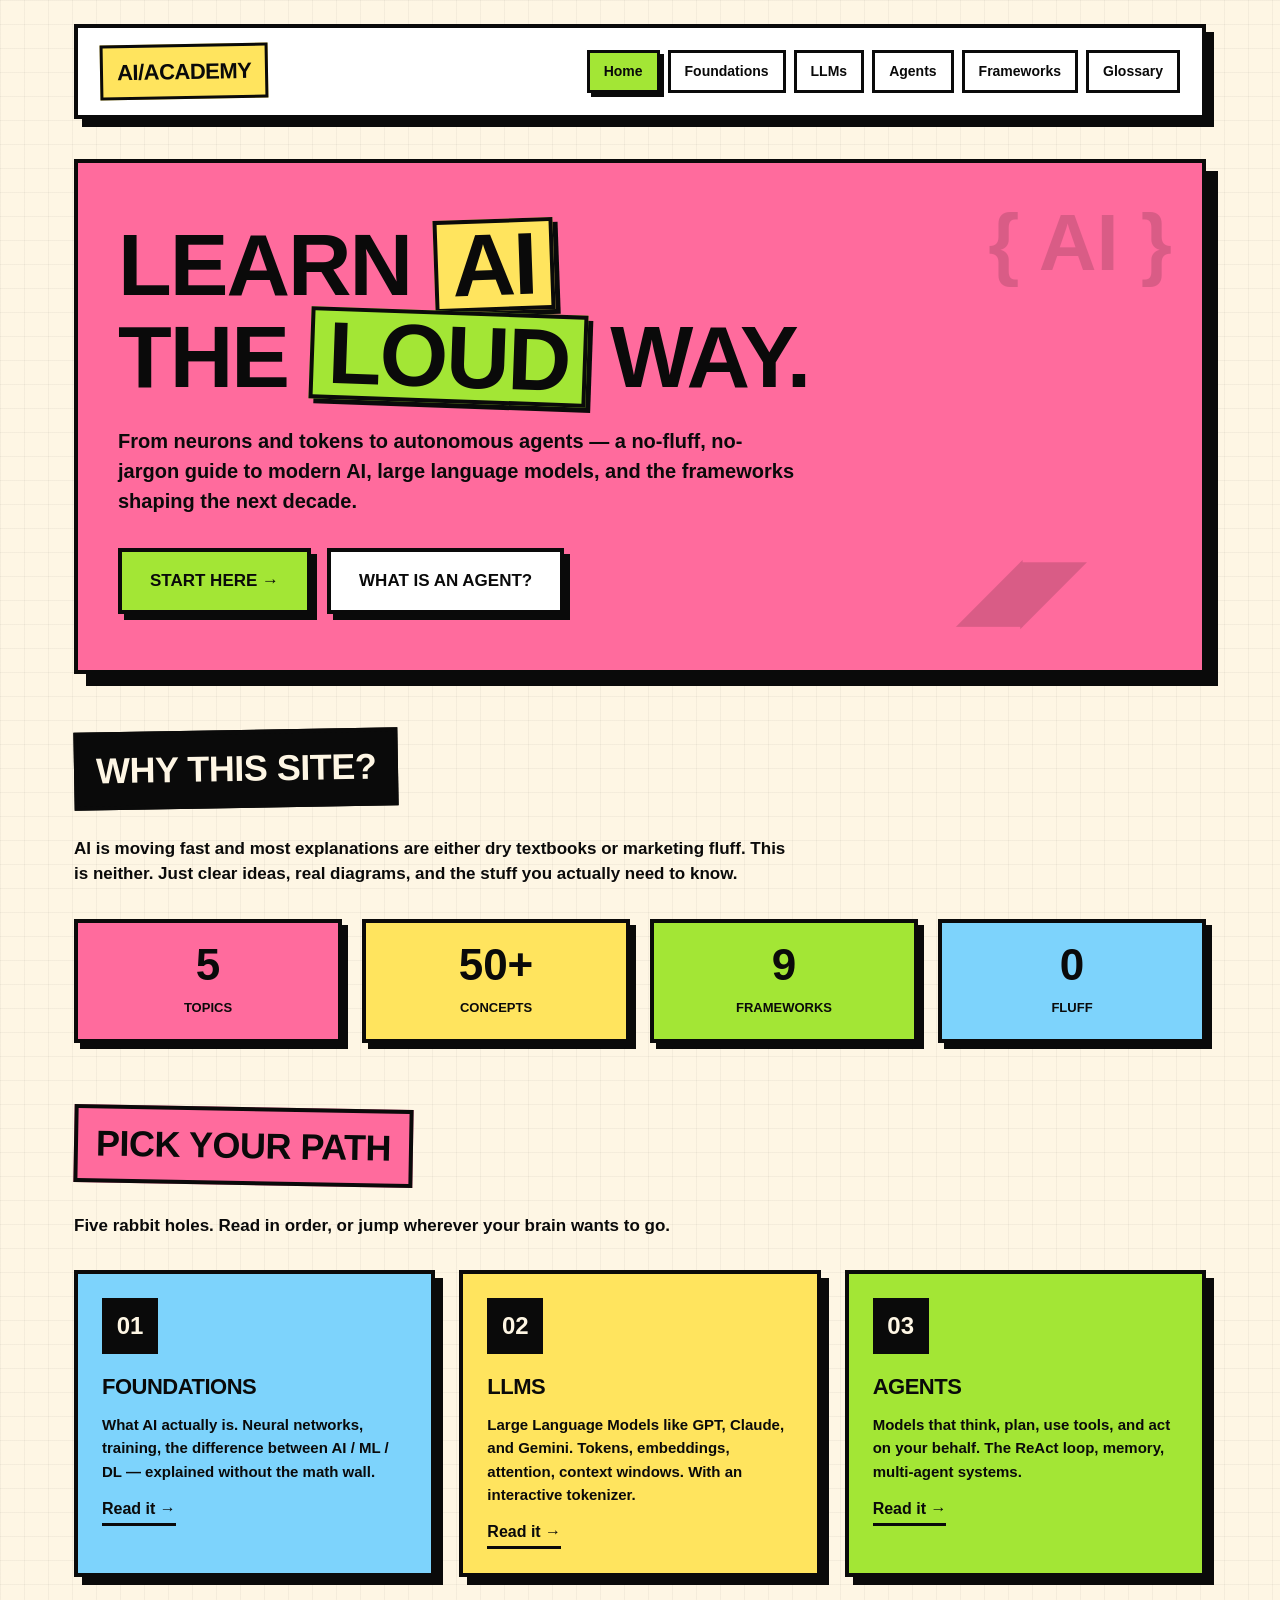
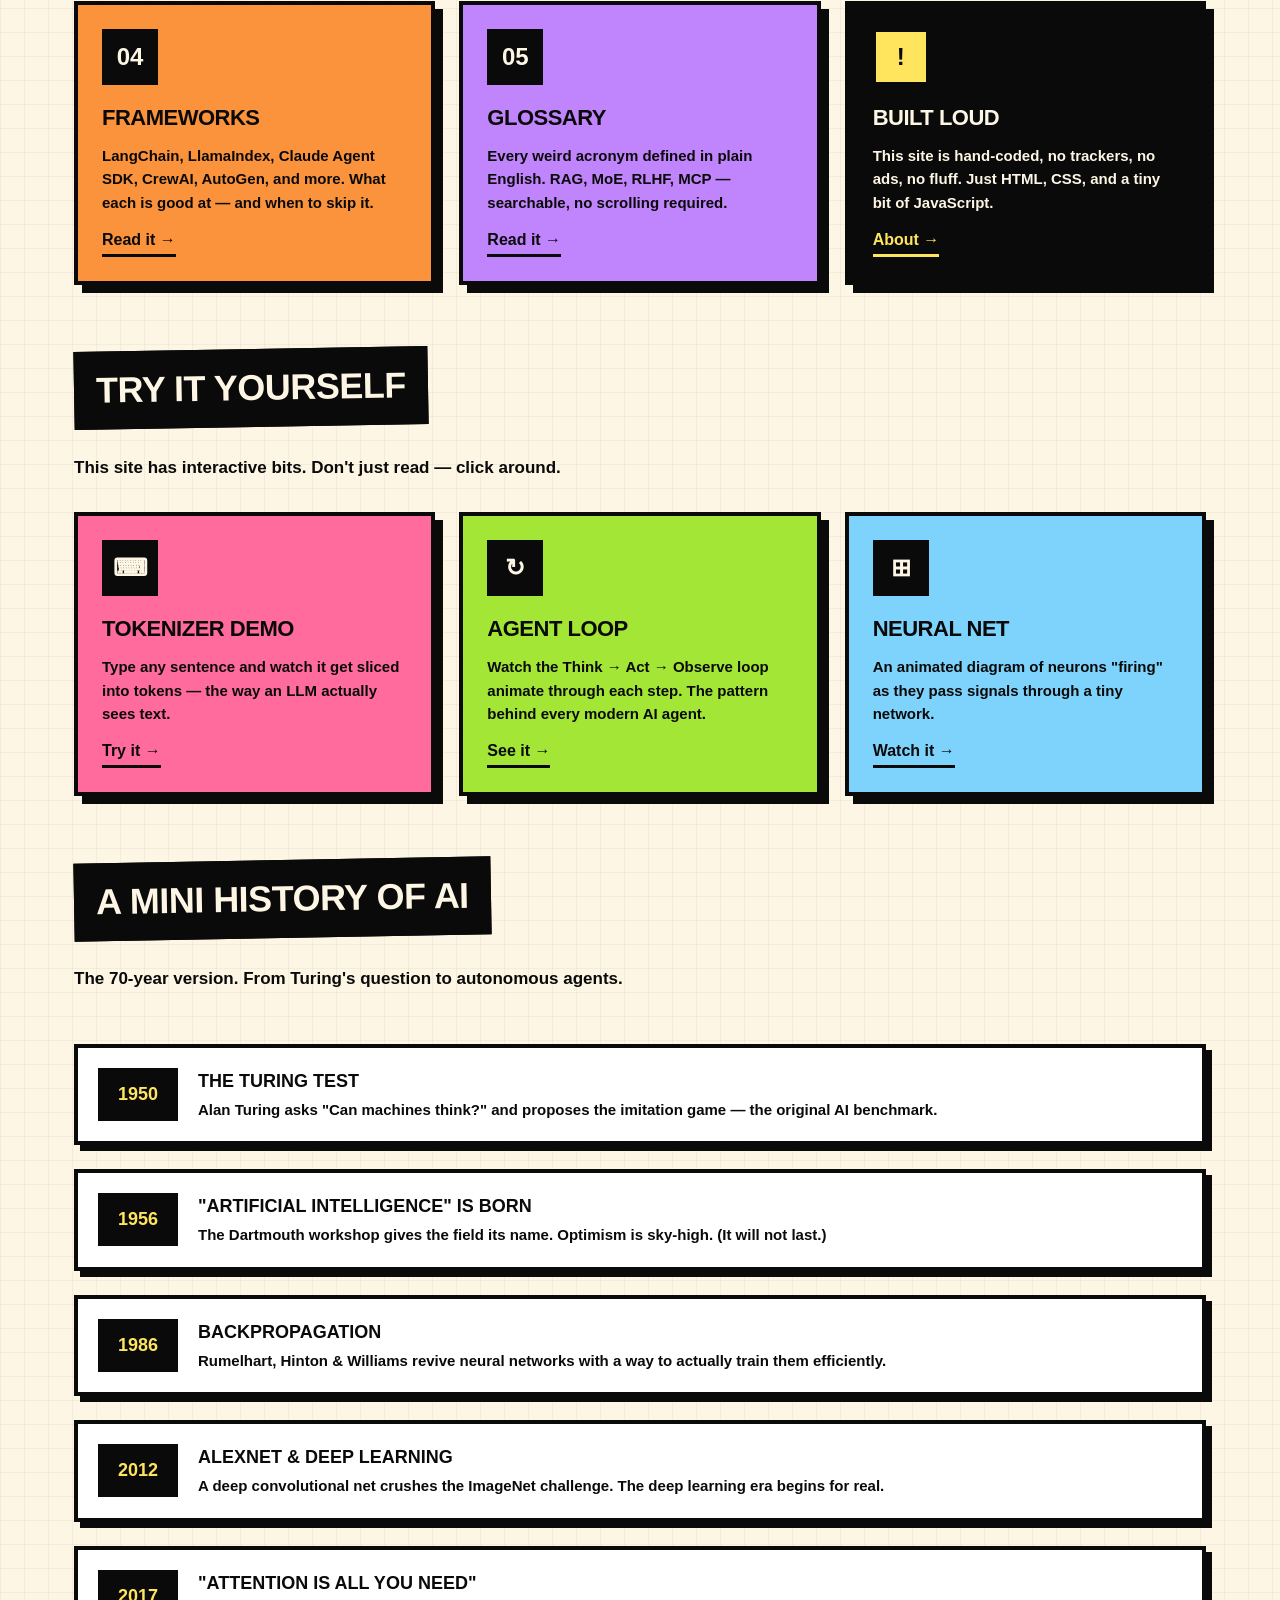
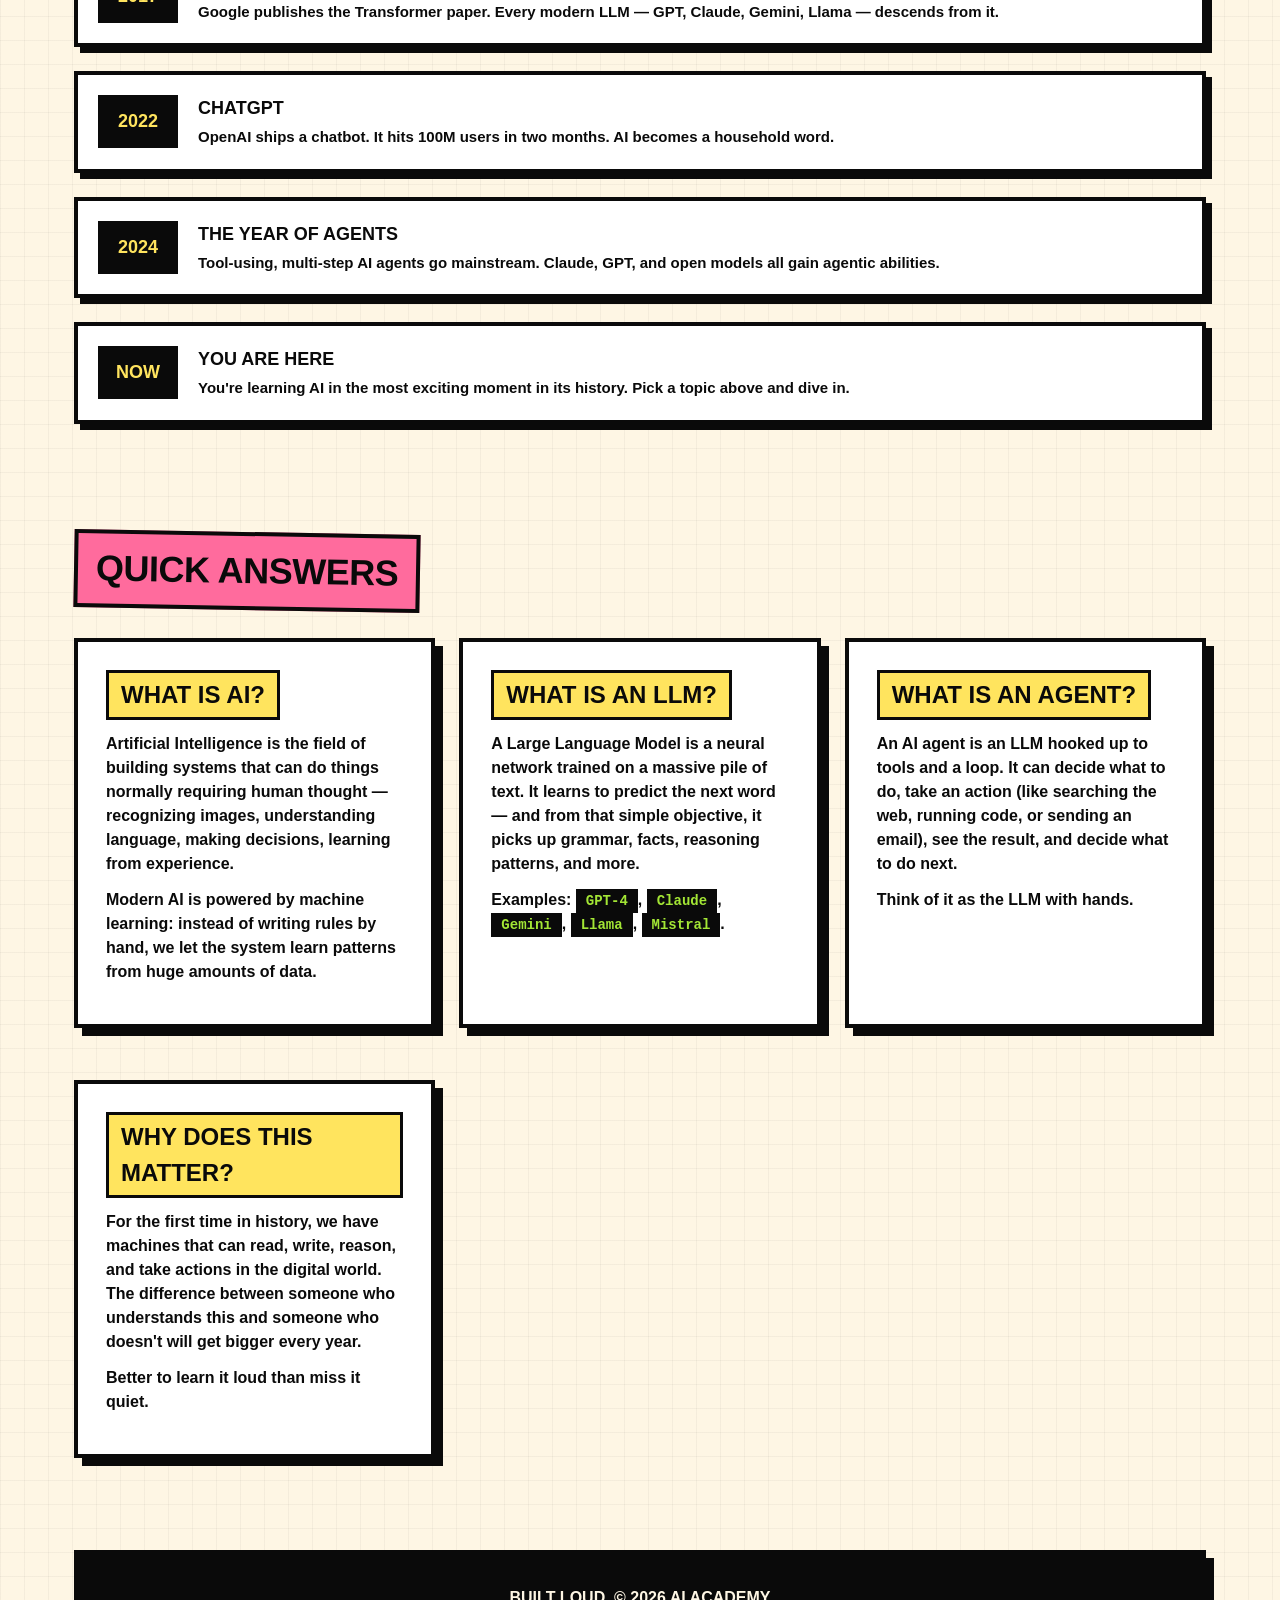
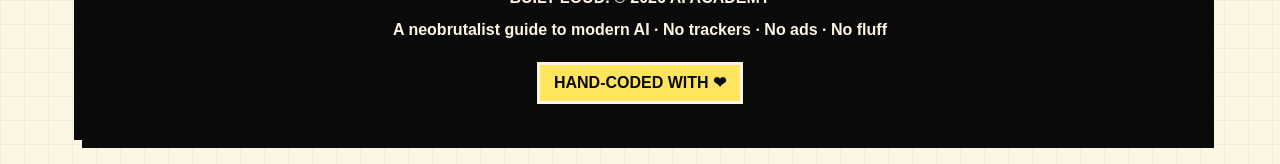
==== index.html @ 1c1654ed "Initial commit: AI Academy neobrutalist site Multi-page static site teaching AI fundamentals, LLMs, " ====
<!DOCTYPE html>
<html lang="en">
<head>
<meta charset="UTF-8" />
<meta name="viewport" content="width=device-width, initial-scale=1.0" />
<title>AI ACADEMY — Learn AI, LLMs, Agents & Frameworks</title>
<meta name="description" content="A loud, fun, no-fluff guide to modern AI: foundations, large language models, autonomous agents, and the frameworks that build them." />
<link rel="stylesheet" href="styles.css" />
</head>
<body>
  <div class="wrap">

    <nav class="top">
      <a href="index.html" class="logo">AI/ACADEMY</a>
      <ul>
        <li><a href="index.html" class="link active">Home</a></li>
        <li><a href="fundamentals.html" class="link">Foundations</a></li>
        <li><a href="llms.html" class="link">LLMs</a></li>
        <li><a href="agents.html" class="link">Agents</a></li>
        <li><a href="frameworks.html" class="link">Frameworks</a></li>
        <li><a href="glossary.html" class="link">Glossary</a></li>
      </ul>
    </nav>

    <header class="hero pink">
      <h1>Learn <span class="pop">AI</span><br/>The <span class="pop alt">Loud</span> Way.</h1>
      <p class="lede">From neurons and tokens to autonomous agents — a no-fluff, no-jargon guide to modern AI, large language models, and the frameworks shaping the next decade.</p>
      <div class="btn-row">
        <a href="fundamentals.html" class="btn primary">Start Here →</a>
        <a href="agents.html" class="btn">What is an Agent?</a>
      </div>
      <div class="doodle" style="top:20px;right:30px;">{ AI }</div>
      <div class="doodle" style="bottom:20px;right:120px;">◢◤</div>
    </header>

    <section class="reveal">
      <h2 class="section-title">Why this site?</h2>
      <p class="section-sub">AI is moving fast and most explanations are either dry textbooks or marketing fluff. This is neither. Just clear ideas, real diagrams, and the stuff you actually need to know.</p>
      <div class="stats">
        <div class="stat pink"><span class="num">5</span><span class="lbl">Topics</span></div>
        <div class="stat yellow"><span class="num">50+</span><span class="lbl">Concepts</span></div>
        <div class="stat green"><span class="num">9</span><span class="lbl">Frameworks</span></div>
        <div class="stat blue"><span class="num">0</span><span class="lbl">Fluff</span></div>
      </div>
    </section>

    <section class="reveal">
      <h2 class="section-title alt">Pick Your Path</h2>
      <p class="section-sub">Five rabbit holes. Read in order, or jump wherever your brain wants to go.</p>
      <div class="grid cols-3">
        <div class="card blue">
          <div class="icon">01</div>
          <h3>Foundations</h3>
          <p>What AI actually is. Neural networks, training, the difference between AI / ML / DL — explained without the math wall.</p>
          <a href="fundamentals.html" class="more">Read it →</a>
        </div>
        <div class="card yellow">
          <div class="icon">02</div>
          <h3>LLMs</h3>
          <p>Large Language Models like GPT, Claude, and Gemini. Tokens, embeddings, attention, context windows. With an interactive tokenizer.</p>
          <a href="llms.html" class="more">Read it →</a>
        </div>
        <div class="card green">
          <div class="icon">03</div>
          <h3>Agents</h3>
          <p>Models that think, plan, use tools, and act on your behalf. The ReAct loop, memory, multi-agent systems.</p>
          <a href="agents.html" class="more">Read it →</a>
        </div>
        <div class="card orange">
          <div class="icon">04</div>
          <h3>Frameworks</h3>
          <p>LangChain, LlamaIndex, Claude Agent SDK, CrewAI, AutoGen, and more. What each is good at — and when to skip it.</p>
          <a href="frameworks.html" class="more">Read it →</a>
        </div>
        <div class="card purple">
          <div class="icon">05</div>
          <h3>Glossary</h3>
          <p>Every weird acronym defined in plain English. RAG, MoE, RLHF, MCP — searchable, no scrolling required.</p>
          <a href="glossary.html" class="more">Read it →</a>
        </div>
        <div class="card dark">
          <div class="icon">!</div>
          <h3>Built Loud</h3>
          <p>This site is hand-coded, no trackers, no ads, no fluff. Just HTML, CSS, and a tiny bit of JavaScript.</p>
          <a href="#about" class="more">About →</a>
        </div>
      </div>
    </section>

    <section class="reveal">
      <h2 class="section-title">Try It Yourself</h2>
      <p class="section-sub">This site has interactive bits. Don't just read — click around.</p>
      <div class="grid cols-3">
        <a href="llms.html#tokenizer" class="card pink" style="text-decoration:none;">
          <div class="icon">⌨</div>
          <h3>Tokenizer Demo</h3>
          <p>Type any sentence and watch it get sliced into tokens — the way an LLM actually sees text.</p>
          <span class="more">Try it →</span>
        </a>
        <a href="agents.html#loop" class="card green" style="text-decoration:none;">
          <div class="icon">↻</div>
          <h3>Agent Loop</h3>
          <p>Watch the Think → Act → Observe loop animate through each step. The pattern behind every modern AI agent.</p>
          <span class="more">See it →</span>
        </a>
        <a href="fundamentals.html#nn" class="card blue" style="text-decoration:none;">
          <div class="icon">⊞</div>
          <h3>Neural Net</h3>
          <p>An animated diagram of neurons "firing" as they pass signals through a tiny network.</p>
          <span class="more">Watch it →</span>
        </a>
      </div>
    </section>

    <section class="reveal">
      <h2 class="section-title">A Mini History of AI</h2>
      <p class="section-sub">The 70-year version. From Turing's question to autonomous agents.</p>
      <div class="timeline">
        <div class="timeline-item">
          <div class="timeline-year">1950</div>
          <div>
            <h4>The Turing Test</h4>
            <p>Alan Turing asks "Can machines think?" and proposes the imitation game — the original AI benchmark.</p>
          </div>
        </div>
        <div class="timeline-item">
          <div class="timeline-year">1956</div>
          <div>
            <h4>"Artificial Intelligence" is Born</h4>
            <p>The Dartmouth workshop gives the field its name. Optimism is sky-high. (It will not last.)</p>
          </div>
        </div>
        <div class="timeline-item">
          <div class="timeline-year">1986</div>
          <div>
            <h4>Backpropagation</h4>
            <p>Rumelhart, Hinton & Williams revive neural networks with a way to actually train them efficiently.</p>
          </div>
        </div>
        <div class="timeline-item">
          <div class="timeline-year">2012</div>
          <div>
            <h4>AlexNet & Deep Learning</h4>
            <p>A deep convolutional net crushes the ImageNet challenge. The deep learning era begins for real.</p>
          </div>
        </div>
        <div class="timeline-item">
          <div class="timeline-year">2017</div>
          <div>
            <h4>"Attention Is All You Need"</h4>
            <p>Google publishes the Transformer paper. Every modern LLM — GPT, Claude, Gemini, Llama — descends from it.</p>
          </div>
        </div>
        <div class="timeline-item">
          <div class="timeline-year">2022</div>
          <div>
            <h4>ChatGPT</h4>
            <p>OpenAI ships a chatbot. It hits 100M users in two months. AI becomes a household word.</p>
          </div>
        </div>
        <div class="timeline-item">
          <div class="timeline-year">2024</div>
          <div>
            <h4>The Year of Agents</h4>
            <p>Tool-using, multi-step AI agents go mainstream. Claude, GPT, and open models all gain agentic abilities.</p>
          </div>
        </div>
        <div class="timeline-item">
          <div class="timeline-year">NOW</div>
          <div>
            <h4>You Are Here</h4>
            <p>You're learning AI in the most exciting moment in its history. Pick a topic above and dive in.</p>
          </div>
        </div>
      </div>
    </section>

    <section id="about" class="reveal">
      <h2 class="section-title alt">Quick Answers</h2>
      <div class="grid cols-2">
        <div class="info-box">
          <h3>What is AI?</h3>
          <p>Artificial Intelligence is the field of building systems that can do things normally requiring human thought — recognizing images, understanding language, making decisions, learning from experience.</p>
          <p>Modern AI is powered by <strong>machine learning</strong>: instead of writing rules by hand, we let the system learn patterns from huge amounts of data.</p>
        </div>
        <div class="info-box">
          <h3>What is an LLM?</h3>
          <p>A Large Language Model is a neural network trained on a massive pile of text. It learns to predict the next word — and from that simple objective, it picks up grammar, facts, reasoning patterns, and more.</p>
          <p>Examples: <code>GPT-4</code>, <code>Claude</code>, <code>Gemini</code>, <code>Llama</code>, <code>Mistral</code>.</p>
        </div>
        <div class="info-box">
          <h3>What is an Agent?</h3>
          <p>An AI agent is an LLM hooked up to <strong>tools</strong> and a <strong>loop</strong>. It can decide what to do, take an action (like searching the web, running code, or sending an email), see the result, and decide what to do next.</p>
          <p>Think of it as the LLM with hands.</p>
        </div>
        <div class="info-box">
          <h3>Why does this matter?</h3>
          <p>For the first time in history, we have machines that can read, write, reason, and take actions in the digital world. The difference between someone who understands this and someone who doesn't will get bigger every year.</p>
          <p>Better to learn it loud than miss it quiet.</p>
        </div>
      </div>
    </section>

    <footer class="bottom">
      <p>BUILT LOUD. © 2026 AI ACADEMY</p>
      <p>A neobrutalist guide to modern AI · No trackers · No ads · No fluff</p>
      <span class="made">Hand-coded with ❤︎</span>
    </footer>

  </div>
  <button id="to-top" class="to-top" aria-label="Back to top">↑</button>
  <script src="script.js"></script>
</body>
</html>
---- styles.css ----
/* ============================================
   AI ACADEMY — Neobrutalist Design System
   ============================================ */

:root {
  --bg: #fef6e4;
  --ink: #0a0a0a;
  --shadow: #0a0a0a;
  --pink: #ff6b9d;
  --yellow: #ffe45e;
  --blue: #7dd3fc;
  --green: #a3e635;
  --orange: #fb923c;
  --purple: #c084fc;
  --red: #ff5252;
  --white: #ffffff;
}

* { box-sizing: border-box; margin: 0; padding: 0; }

html { scroll-behavior: smooth; }

body {
  background: var(--bg);
  color: var(--ink);
  font-family: 'Helvetica Neue', Arial, sans-serif;
  font-weight: 600;
  line-height: 1.5;
  -webkit-font-smoothing: antialiased;
  background-image:
    linear-gradient(rgba(10,10,10,0.04) 1px, transparent 1px),
    linear-gradient(90deg, rgba(10,10,10,0.04) 1px, transparent 1px);
  background-size: 24px 24px;
}

.wrap { max-width: 1180px; margin: 0 auto; padding: 24px; }

a { color: var(--ink); }

/* ============ NAV ============ */
nav.top {
  display: flex;
  align-items: center;
  justify-content: space-between;
  padding: 16px 22px;
  background: var(--white);
  border: 4px solid var(--ink);
  box-shadow: 8px 8px 0 var(--shadow);
  margin-bottom: 40px;
  flex-wrap: wrap;
  gap: 12px;
}
nav.top .logo {
  font-size: 22px;
  font-weight: 900;
  letter-spacing: -0.5px;
  background: var(--yellow);
  padding: 8px 14px;
  border: 3px solid var(--ink);
  text-decoration: none;
  display: inline-block;
  transform: rotate(-1deg);
  transition: transform 0.15s;
}
nav.top .logo:hover { transform: rotate(1deg) scale(1.03); }

nav.top ul { display: flex; gap: 8px; list-style: none; flex-wrap: wrap; }
nav.top a.link {
  text-decoration: none;
  color: var(--ink);
  font-weight: 800;
  padding: 8px 14px;
  border: 3px solid var(--ink);
  background: var(--white);
  font-size: 14px;
  transition: transform 0.1s, box-shadow 0.1s, background 0.1s;
  display: inline-block;
}
nav.top a.link:hover {
  background: var(--pink);
  transform: translate(-2px, -2px);
  box-shadow: 4px 4px 0 var(--shadow);
}
nav.top a.link.active { background: var(--green); box-shadow: 4px 4px 0 var(--shadow); }

/* ============ HERO ============ */
.hero {
  border: 4px solid var(--ink);
  box-shadow: 12px 12px 0 var(--shadow);
  padding: 56px 40px;
  margin-bottom: 56px;
  position: relative;
  overflow: hidden;
}
.hero.pink { background: var(--pink); }
.hero.blue { background: var(--blue); }
.hero.yellow { background: var(--yellow); }
.hero.green { background: var(--green); }
.hero.orange { background: var(--orange); }
.hero.purple { background: var(--purple); }

.hero h1 {
  font-size: clamp(40px, 7vw, 88px);
  font-weight: 900;
  line-height: 0.95;
  letter-spacing: -2px;
  margin-bottom: 24px;
  text-transform: uppercase;
}
.hero h1 .pop {
  background: var(--yellow);
  padding: 0 14px;
  border: 4px solid var(--ink);
  display: inline-block;
  transform: rotate(-2deg);
  box-shadow: 5px 5px 0 var(--ink);
}
.hero h1 .pop.alt { background: var(--green); transform: rotate(2deg); }
.hero p.lede {
  font-size: 20px;
  max-width: 680px;
  margin-bottom: 32px;
  font-weight: 600;
}
.hero .doodle {
  position: absolute;
  font-size: 80px;
  font-weight: 900;
  opacity: 0.15;
  pointer-events: none;
}

/* ============ BUTTONS ============ */
.btn-row { display: flex; gap: 16px; flex-wrap: wrap; }
.btn {
  display: inline-block;
  padding: 16px 28px;
  font-size: 17px;
  font-weight: 900;
  text-decoration: none;
  color: var(--ink);
  background: var(--white);
  border: 4px solid var(--ink);
  box-shadow: 6px 6px 0 var(--shadow);
  cursor: pointer;
  text-transform: uppercase;
  transition: transform 0.1s, box-shadow 0.1s;
  font-family: inherit;
}
.btn:hover { transform: translate(-3px, -3px); box-shadow: 9px 9px 0 var(--shadow); }
.btn:active { transform: translate(2px, 2px); box-shadow: 2px 2px 0 var(--shadow); }
.btn.primary { background: var(--green); }
.btn.pink { background: var(--pink); }
.btn.yellow { background: var(--yellow); }
.btn.blue { background: var(--blue); }

/* ============ SECTIONS ============ */
section { margin-bottom: 64px; }
.section-title {
  font-size: 36px;
  font-weight: 900;
  text-transform: uppercase;
  margin-bottom: 28px;
  display: inline-block;
  background: var(--ink);
  color: var(--bg);
  padding: 8px 18px;
  border: 4px solid var(--ink);
  transform: rotate(-1deg);
  letter-spacing: -0.5px;
}
.section-title.alt { background: var(--pink); color: var(--ink); transform: rotate(1deg); }
.section-sub {
  font-size: 17px;
  max-width: 720px;
  margin-bottom: 32px;
  font-weight: 600;
}

/* ============ CARDS ============ */
.grid { display: grid; gap: 24px; }
.grid.cols-2 { grid-template-columns: repeat(auto-fit, minmax(320px, 1fr)); }
.grid.cols-3 { grid-template-columns: repeat(auto-fit, minmax(280px, 1fr)); }
.grid.cols-4 { grid-template-columns: repeat(auto-fit, minmax(220px, 1fr)); }

.card {
  background: var(--white);
  border: 4px solid var(--ink);
  box-shadow: 8px 8px 0 var(--shadow);
  padding: 24px;
  transition: transform 0.15s, box-shadow 0.15s;
  position: relative;
}
.card:hover { transform: translate(-4px, -4px); box-shadow: 12px 12px 0 var(--shadow); }
.card.pink { background: var(--pink); }
.card.blue { background: var(--blue); }
.card.yellow { background: var(--yellow); }
.card.green { background: var(--green); }
.card.orange { background: var(--orange); }
.card.purple { background: var(--purple); }
.card.dark { background: var(--ink); color: var(--bg); }
.card.dark a { color: var(--yellow); }
.card.dark .more { color: var(--yellow); border-bottom-color: var(--yellow); }

.card .icon {
  font-size: 24px;
  width: 56px;
  height: 56px;
  display: flex;
  align-items: center;
  justify-content: center;
  background: var(--ink);
  color: var(--bg);
  border: 3px solid var(--ink);
  margin-bottom: 16px;
  font-weight: 900;
}
.card.dark .icon { background: var(--yellow); color: var(--ink); }
.card h3 {
  font-size: 22px;
  font-weight: 900;
  text-transform: uppercase;
  margin-bottom: 10px;
  letter-spacing: -0.5px;
}
.card p { font-size: 15px; font-weight: 600; line-height: 1.55; }
.card .more {
  margin-top: 14px;
  display: inline-block;
  font-weight: 900;
  text-decoration: none;
  color: var(--ink);
  border-bottom: 3px solid var(--ink);
  padding-bottom: 2px;
}

/* ============ INFO BOX ============ */
.info-box {
  background: var(--white);
  border: 4px solid var(--ink);
  box-shadow: 8px 8px 0 var(--shadow);
  padding: 28px;
  margin-bottom: 28px;
}
.info-box h3 {
  font-size: 24px;
  font-weight: 900;
  text-transform: uppercase;
  margin-bottom: 12px;
  display: inline-block;
  background: var(--yellow);
  border: 3px solid var(--ink);
  padding: 4px 12px;
}
.info-box p { font-size: 16px; margin-bottom: 12px; }
.info-box ul { padding-left: 22px; margin-bottom: 12px; }
.info-box li { font-size: 16px; margin-bottom: 8px; font-weight: 600; }
.info-box code {
  background: var(--ink);
  color: var(--green);
  padding: 2px 8px;
  font-family: 'Courier New', monospace;
  border: 2px solid var(--ink);
  font-size: 14px;
}

/* ============ CODE BLOCK ============ */
pre.code {
  background: var(--ink);
  color: #e6e6e6;
  border: 4px solid var(--ink);
  box-shadow: 6px 6px 0 var(--shadow);
  padding: 20px;
  font-family: 'Courier New', monospace;
  font-size: 14px;
  line-height: 1.6;
  overflow-x: auto;
  margin: 16px 0;
  white-space: pre;
}
pre.code .k { color: var(--pink); }
pre.code .s { color: var(--green); }
pre.code .c { color: #888; }
pre.code .f { color: var(--yellow); }

/* ============ TIMELINE ============ */
.timeline {
  position: relative;
  padding: 20px 0;
}
.timeline-item {
  display: flex;
  align-items: flex-start;
  gap: 20px;
  margin-bottom: 24px;
  background: var(--white);
  border: 4px solid var(--ink);
  box-shadow: 6px 6px 0 var(--shadow);
  padding: 20px;
  transition: transform 0.15s, box-shadow 0.15s;
}
.timeline-item:hover { transform: translate(-3px, -3px); box-shadow: 9px 9px 0 var(--shadow); }
.timeline-year {
  background: var(--ink);
  color: var(--yellow);
  font-weight: 900;
  padding: 10px 14px;
  border: 3px solid var(--ink);
  font-size: 18px;
  flex-shrink: 0;
  min-width: 80px;
  text-align: center;
}
.timeline-item h4 {
  font-size: 18px;
  font-weight: 900;
  text-transform: uppercase;
  margin-bottom: 4px;
}
.timeline-item p { font-size: 15px; font-weight: 600; }

/* ============ TABLE ============ */
.compare-table {
  width: 100%;
  border-collapse: separate;
  border-spacing: 0;
  background: var(--white);
  border: 4px solid var(--ink);
  box-shadow: 8px 8px 0 var(--shadow);
  margin: 20px 0;
}
.compare-table th, .compare-table td {
  padding: 14px 16px;
  text-align: left;
  border-bottom: 3px solid var(--ink);
  font-size: 15px;
}
.compare-table th {
  background: var(--ink);
  color: var(--bg);
  font-weight: 900;
  text-transform: uppercase;
  font-size: 13px;
  letter-spacing: 0.5px;
}
.compare-table tr:last-child td { border-bottom: none; }
.compare-table tr:nth-child(even) td { background: rgba(0,0,0,0.04); }
.compare-table .tag {
  display: inline-block;
  padding: 3px 10px;
  border: 2px solid var(--ink);
  font-weight: 900;
  font-size: 12px;
  text-transform: uppercase;
}
.compare-table .tag.green { background: var(--green); }
.compare-table .tag.yellow { background: var(--yellow); }
.compare-table .tag.pink { background: var(--pink); }
.compare-table .tag.blue { background: var(--blue); }

/* ============ FOOTER ============ */
footer.bottom {
  background: var(--ink);
  color: var(--bg);
  border: 4px solid var(--ink);
  box-shadow: 8px 8px 0 var(--shadow);
  padding: 32px;
  text-align: center;
  margin-top: 40px;
}
footer.bottom p { font-weight: 700; margin-bottom: 8px; }
footer.bottom a { color: var(--yellow); }
footer.bottom .made {
  display: inline-block;
  background: var(--yellow);
  color: var(--ink);
  padding: 6px 14px;
  border: 3px solid var(--bg);
  margin-top: 12px;
  font-weight: 900;
  text-transform: uppercase;
}

/* ============ INTERACTIVE / DEMO ============ */
.demo {
  background: var(--white);
  border: 4px solid var(--ink);
  box-shadow: 8px 8px 0 var(--shadow);
  padding: 28px;
  margin: 24px 0;
}
.demo h4 {
  font-size: 18px;
  font-weight: 900;
  text-transform: uppercase;
  margin-bottom: 16px;
  display: inline-block;
  background: var(--blue);
  border: 3px solid var(--ink);
  padding: 4px 12px;
}
.demo input, .demo textarea {
  width: 100%;
  padding: 14px;
  font-size: 16px;
  font-weight: 600;
  font-family: inherit;
  border: 4px solid var(--ink);
  background: var(--bg);
  margin-bottom: 16px;
  outline: none;
}
.demo input:focus, .demo textarea:focus { background: var(--yellow); }

.token-out { display: flex; flex-wrap: wrap; gap: 6px; min-height: 40px; }
.tok {
  display: inline-block;
  padding: 6px 10px;
  border: 3px solid var(--ink);
  font-weight: 900;
  font-size: 14px;
  font-family: 'Courier New', monospace;
}

/* ============ AGENT LOOP DIAGRAM ============ */
.agent-loop {
  display: flex;
  align-items: center;
  justify-content: center;
  flex-wrap: wrap;
  gap: 12px;
  margin: 32px 0;
}
.loop-node {
  background: var(--white);
  border: 4px solid var(--ink);
  box-shadow: 6px 6px 0 var(--shadow);
  padding: 18px 24px;
  font-weight: 900;
  text-transform: uppercase;
  text-align: center;
  min-width: 130px;
  transition: all 0.4s ease;
}
.loop-node.active {
  background: var(--green);
  transform: translate(-4px, -4px) scale(1.05);
  box-shadow: 10px 10px 0 var(--shadow);
}
.loop-arrow {
  font-size: 32px;
  font-weight: 900;
  color: var(--ink);
}

/* ============ ANIMATIONS ============ */
@keyframes pop-in {
  from { opacity: 0; transform: translateY(20px); }
  to { opacity: 1; transform: translateY(0); }
}
.pop-in { animation: pop-in 0.5s ease forwards; }

@keyframes wiggle {
  0%, 100% { transform: rotate(-1deg); }
  50% { transform: rotate(1deg); }
}
.wiggle { animation: wiggle 3s ease-in-out infinite; }

@keyframes pulse-shadow {
  0%, 100% { box-shadow: 8px 8px 0 var(--shadow); }
  50% { box-shadow: 12px 12px 0 var(--shadow); }
}
.pulse { animation: pulse-shadow 2s ease-in-out infinite; }

/* fade in on scroll */
.reveal { opacity: 0; transform: translateY(30px); transition: opacity 0.6s ease, transform 0.6s ease; }
.reveal.in { opacity: 1; transform: translateY(0); }

/* ============ GLOSSARY ============ */
.glossary-list { display: grid; gap: 14px; }
.term {
  background: var(--white);
  border: 4px solid var(--ink);
  box-shadow: 5px 5px 0 var(--shadow);
  padding: 18px 22px;
  transition: transform 0.15s, box-shadow 0.15s;
}
.term:hover { transform: translate(-3px, -3px); box-shadow: 8px 8px 0 var(--shadow); }
.term h4 {
  font-size: 18px;
  font-weight: 900;
  text-transform: uppercase;
  margin-bottom: 6px;
}
.term h4 .letter {
  background: var(--pink);
  border: 3px solid var(--ink);
  padding: 2px 10px;
  margin-right: 10px;
  display: inline-block;
}
.term p { font-size: 15px; font-weight: 600; }
.term.hide { display: none; }

/* ============ STATS ============ */
.stats { display: grid; grid-template-columns: repeat(auto-fit, minmax(180px, 1fr)); gap: 20px; margin: 24px 0; }
.stat {
  background: var(--white);
  border: 4px solid var(--ink);
  box-shadow: 6px 6px 0 var(--shadow);
  padding: 20px;
  text-align: center;
}
.stat .num {
  font-size: 44px;
  font-weight: 900;
  display: block;
  line-height: 1;
  margin-bottom: 8px;
}
.stat .lbl {
  font-size: 13px;
  font-weight: 800;
  text-transform: uppercase;
}
.stat.pink { background: var(--pink); }
.stat.yellow { background: var(--yellow); }
.stat.green { background: var(--green); }
.stat.blue { background: var(--blue); }

/* ============ DIAGRAMS ============ */
.diagram-wrap {
  background: var(--white);
  border: 4px solid var(--ink);
  box-shadow: 8px 8px 0 var(--shadow);
  padding: 24px;
  margin: 24px 0;
  text-align: center;
  overflow-x: auto;
}
.diagram-wrap svg { max-width: 100%; height: auto; }
.diagram-wrap .caption {
  margin-top: 12px;
  font-size: 13px;
  font-weight: 700;
  text-transform: uppercase;
  display: inline-block;
  background: var(--ink);
  color: var(--bg);
  padding: 4px 10px;
  border: 2px solid var(--ink);
}

/* ============ BACK TO TOP ============ */
.to-top {
  position: fixed;
  right: 24px;
  bottom: 24px;
  width: 56px;
  height: 56px;
  background: var(--yellow);
  color: var(--ink);
  border: 4px solid var(--ink);
  box-shadow: 6px 6px 0 var(--shadow);
  font-size: 26px;
  font-weight: 900;
  cursor: pointer;
  display: none;
  align-items: center;
  justify-content: center;
  z-index: 100;
  font-family: inherit;
  transition: transform 0.1s, box-shadow 0.1s;
}
.to-top.show { display: flex; }
.to-top:hover { transform: translate(-2px, -2px); box-shadow: 9px 9px 0 var(--shadow); background: var(--green); }
.to-top:active { transform: translate(2px, 2px); box-shadow: 2px 2px 0 var(--shadow); }

/* ============ RESPONSIVE ============ */
@media (max-width: 640px) {
  .wrap { padding: 16px; }
  .hero { padding: 36px 24px; }
  nav.top { padding: 12px 16px; }
  nav.top ul { width: 100%; }
  nav.top a.link { padding: 6px 10px; font-size: 13px; }
  .section-title { font-size: 26px; }
}
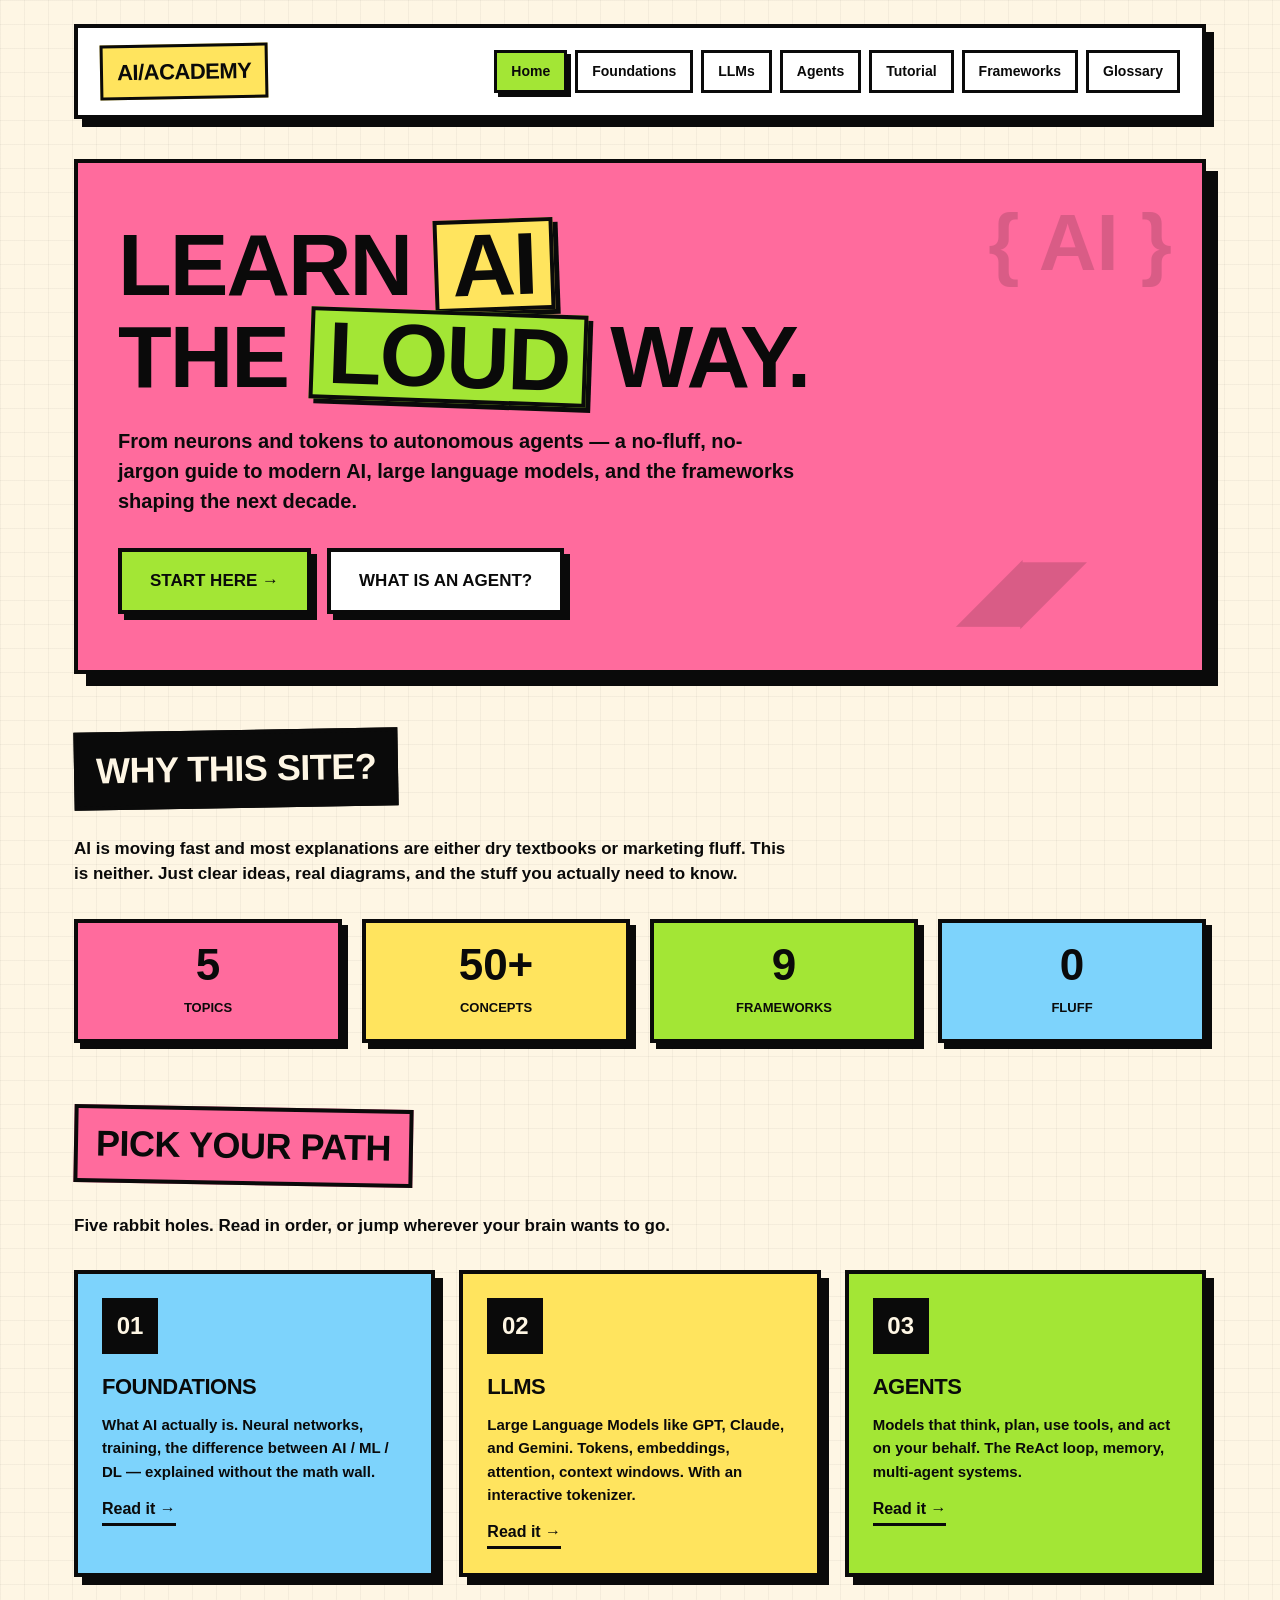
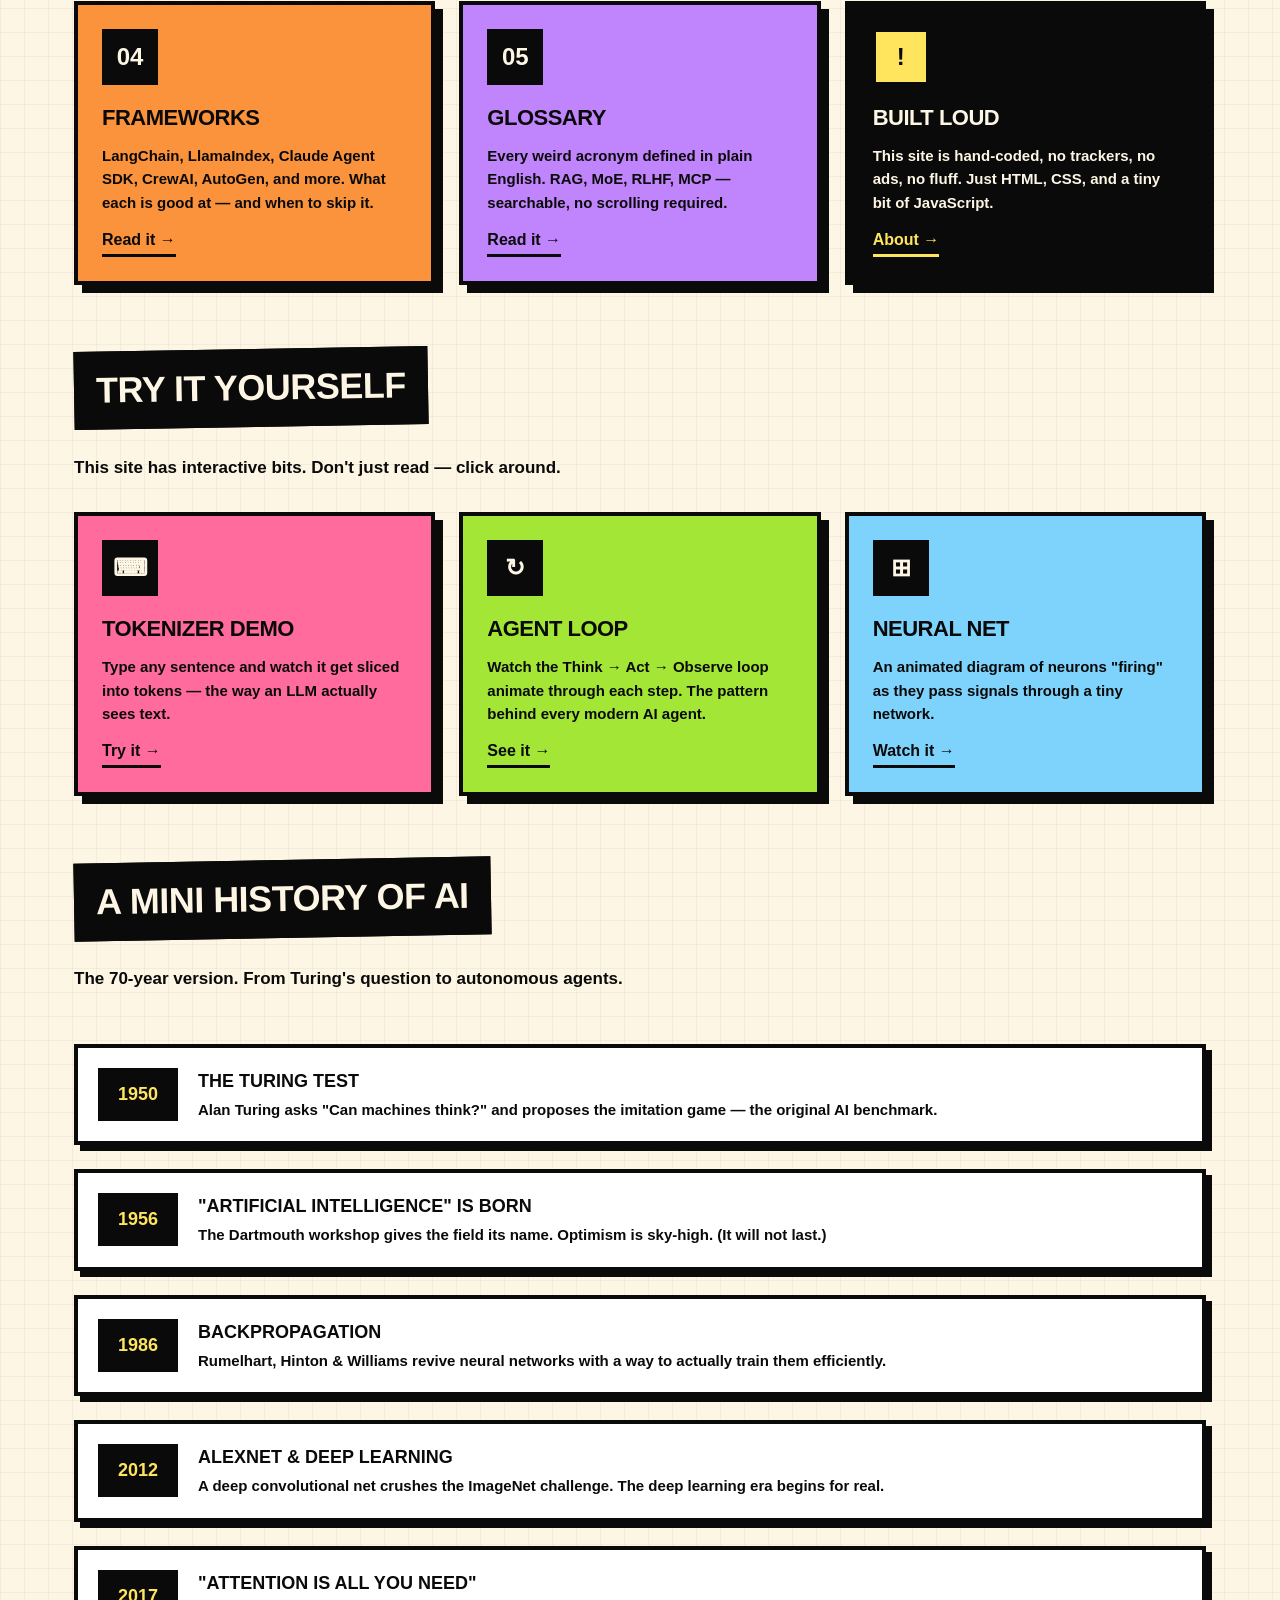
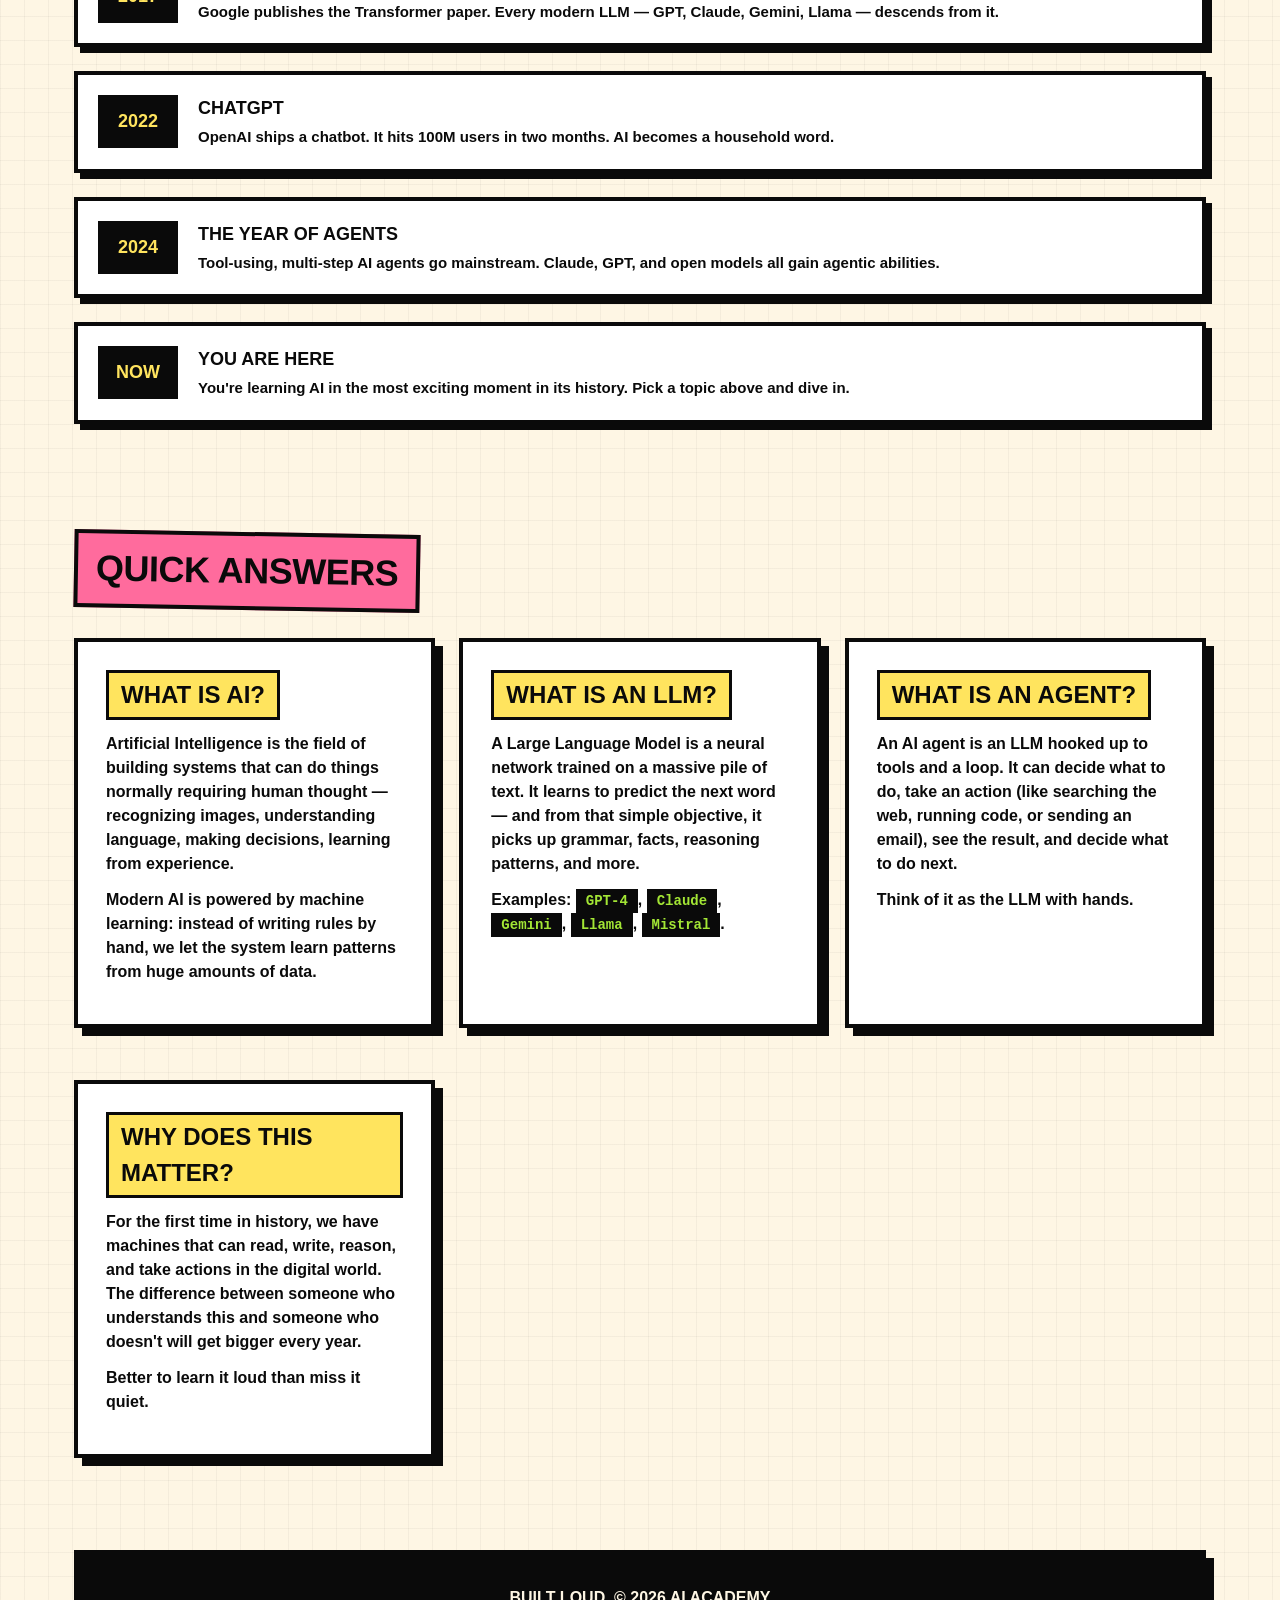
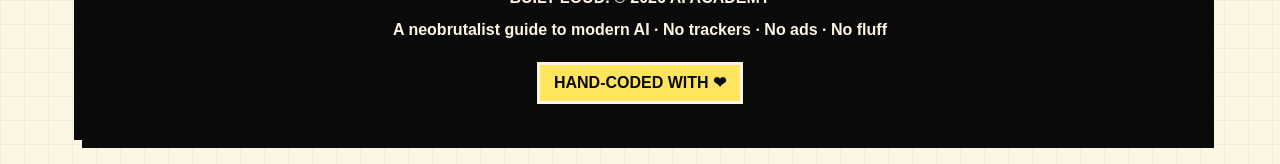
==== commit 157be3ad: "Add tutorial page, favicon, README, and social meta tags - tutorial.html: step-by-step "build your f" ====
--- a/index.html
+++ b/index.html
@@ -5,6 +5,11 @@
 <meta name="viewport" content="width=device-width, initial-scale=1.0" />
 <title>AI ACADEMY — Learn AI, LLMs, Agents & Frameworks</title>
 <meta name="description" content="A loud, fun, no-fluff guide to modern AI: foundations, large language models, autonomous agents, and the frameworks that build them." />
+<meta property="og:title" content="AI ACADEMY — Learn AI, LLMs, Agents & Frameworks" />
+<meta property="og:description" content="A loud, fun, no-fluff guide to modern AI. Foundations, LLMs, agents, and the frameworks that build them." />
+<meta property="og:type" content="website" />
+<meta name="twitter:card" content="summary" />
+<link rel="icon" type="image/svg+xml" href="favicon.svg" />
 <link rel="stylesheet" href="styles.css" />
 </head>
 <body>
@@ -17,6 +22,7 @@
         <li><a href="fundamentals.html" class="link">Foundations</a></li>
         <li><a href="llms.html" class="link">LLMs</a></li>
         <li><a href="agents.html" class="link">Agents</a></li>
+        <li><a href="tutorial.html" class="link">Tutorial</a></li>
         <li><a href="frameworks.html" class="link">Frameworks</a></li>
         <li><a href="glossary.html" class="link">Glossary</a></li>
       </ul>
